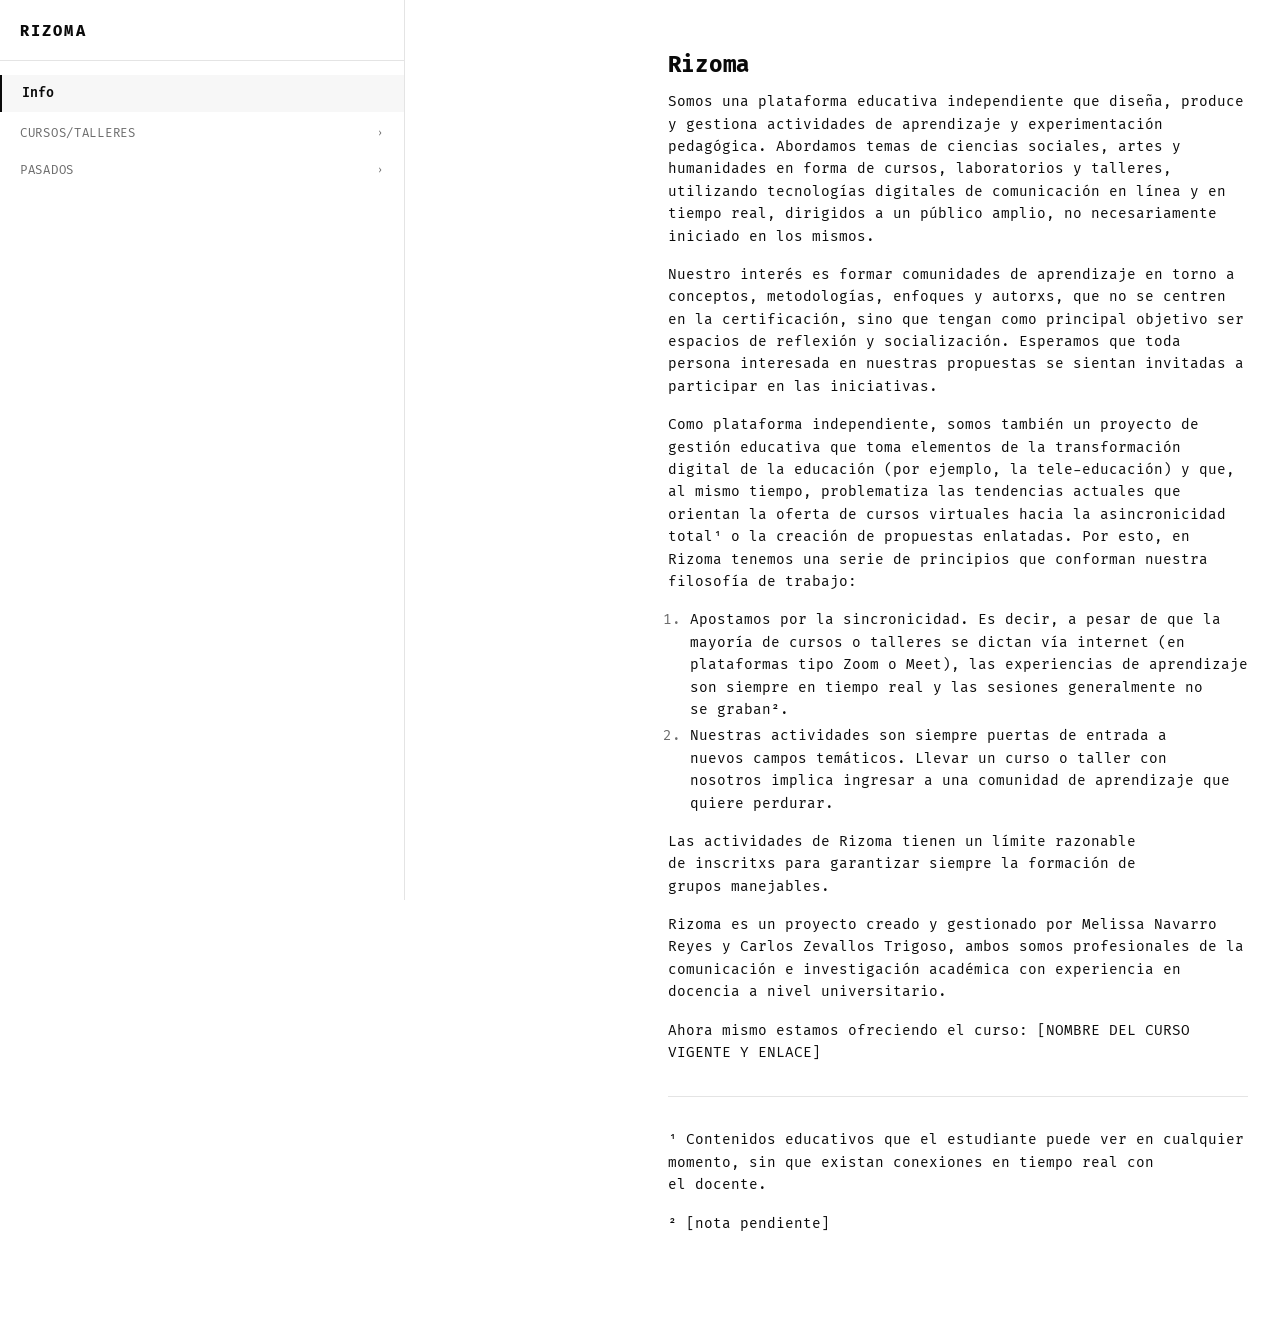
==== index.html @ 1ad3f81b "Add files via upload" ====
<!DOCTYPE html>
<html lang="es">
<head>
<meta charset="utf-8">
<meta name="viewport" content="width=device-width, initial-scale=1">
<title>rizoma.cursos</title>
<style>
  @font-face{
    font-family:"Fira Code"; font-style:normal; font-weight:400; font-display:swap;
    src:url("vendor/fonts/FiraCode-Regular.woff2") format("woff2");
  }
  @font-face{
    font-family:"Fira Code"; font-style:normal; font-weight:600; font-display:swap;
    src:url("vendor/fonts/FiraCode-SemiBold.woff2") format("woff2");
  }
  @font-face{
    font-family:"Fira Code"; font-style:normal; font-weight:700; font-display:swap;
    src:url("vendor/fonts/FiraCode-Bold.woff2") format("woff2");
  }
  :root{
    --bg:#ffffff;
    --ink:#0a0a0a;
    --ink-dim:#6b6b6b;
    --line:#e4e4e4;
    --line-strong:#0a0a0a;
    --mono:"Fira Code", ui-monospace, "SF Mono", Consolas, monospace;
    --sidebar-w:405px;
    --content-max:84ch;
    /* escala de espaciado — ritmo vertical consistente en #content */
    --sp-2:8px; --sp-3:12px; --sp-4:16px; --sp-6:24px; --sp-8:32px;
  }
  *{box-sizing:border-box}
  html,body{margin:0;height:100%}
  body{
    background:var(--bg); color:var(--ink);
    font-family:var(--mono); font-size:14px; line-height:1.6;
    -webkit-font-smoothing:antialiased;
  }
  a{color:var(--ink); text-decoration:none}
  .skip-link{
    position:absolute; left:-9999px; top:0; background:var(--ink); color:var(--bg);
    padding:8px 12px; z-index:100;
  }
  .skip-link:focus{left:8px; top:8px}
  :focus-visible{outline:2px solid var(--ink); outline-offset:2px}
  /* #content se enfoca por script en cada cambio de ruta (para lectores de
     pantalla); nunca es resultado de Tab real, así que no debe mostrar anillo. */
  #content:focus, #content:focus-visible{outline:none}

  #app{display:flex; min-height:100vh}

  /* ---------- sidebar ---------- */
  #sidebar{
    width:var(--sidebar-w); flex:none; border-right:1px solid var(--line);
    display:flex; flex-direction:column; height:100vh; position:sticky; top:0;
  }
  #sidebar .brand{
    padding:20px 20px 16px; border-bottom:1px solid var(--line);
  }
  #sidebar .brand a{
    font-size:15px; font-weight:700; letter-spacing:.14em; text-transform:uppercase;
  }
  #sidebar nav{flex:1; overflow-y:auto; padding:14px 0 24px}

  .nav-info a{
    display:block; padding:8px 20px; color:var(--ink); font-size:13px;
    border-left:2px solid transparent;
  }
  .nav-info a:hover{background:#f7f7f7}
  .nav-info a.active{border-left-color:var(--ink); font-weight:600; background:#f7f7f7}

  .nav-section{margin-top:6px}
  .nav-section > button{
    width:100%; display:flex; align-items:center; justify-content:space-between; gap:8px;
    background:none; border:none; cursor:pointer; font-family:var(--mono);
    padding:8px 20px; font-size:12px; letter-spacing:.06em; text-transform:uppercase;
    color:var(--ink-dim); border-radius:0;
  }
  .nav-section > button:hover{color:var(--ink)}
  .nav-section > button .chev{
    transition:transform .12s; font-size:10px; color:var(--ink-dim);
  }
  .nav-section.open > button .chev{transform:rotate(90deg)}
  .nav-section .items{
    list-style:none; margin:0; padding:0 0 6px;
    display:none;
    /* eco rizomático: los ítems cuelgan de una línea raíz común */
    margin-left:20px; border-left:1px solid var(--line);
  }
  .nav-section.open .items{display:block}
  .nav-section .items li a{
    display:block; padding:6px 16px; font-size:13px; color:var(--ink);
    border-left:2px solid transparent; margin-left:-1px;
  }
  .nav-section .items li a:hover{background:#f7f7f7}
  .nav-section .items li a.active{border-left-color:var(--ink); font-weight:600; background:#f7f7f7}
  .nav-section .empty{padding:6px 16px; font-size:12px; color:var(--ink-dim); font-style:italic}

  /* ---------- barra móvil ---------- */
  #mobilebar{
    display:none; position:sticky; top:0; z-index:20;
    align-items:center; gap:12px; padding:12px 16px;
    background:var(--bg); border-bottom:1px solid var(--line);
  }
  #mobilebar .brand{font-size:14px; font-weight:700; letter-spacing:.12em; text-transform:uppercase}
  #menu-toggle{
    background:none; border:1px solid var(--line); border-radius:2px; cursor:pointer;
    padding:6px 9px; font-family:var(--mono); font-size:14px; color:var(--ink); line-height:1;
  }

  /* ---------- contenido ---------- */
  #main{flex:1; min-width:0}
  #content-wrap{padding:48px 32px 80px; display:flex; justify-content:flex-start}
  #content{width:100%; max-width:var(--content-max)}

  @media (min-width:761px){
    /* corre la columna ~30% del ancho disponible a la derecha del sidebar.
       va en el padding del contenedor, no en margin del hijo: así el
       width:100% de #content se recalcula ya descontando ese espacio,
       sin desbordar horizontalmente. */
    #content-wrap{padding-left:30%}
  }

  #content h1{font-size:22px; margin:0 0 var(--sp-2); letter-spacing:-.01em; text-wrap:balance}
  #content h2{font-size:17px; margin:var(--sp-8) 0 var(--sp-3); padding-top:var(--sp-3); border-top:1px solid var(--line); text-wrap:balance}
  #content h3{font-size:14px; margin:var(--sp-6) 0 var(--sp-2); text-transform:uppercase; letter-spacing:.06em; color:var(--ink-dim); text-wrap:balance}
  #content p{margin:0 0 var(--sp-4); text-wrap:pretty; hyphens:auto; -webkit-hyphens:auto}
  #content ul,#content ol{margin:0 0 var(--sp-4); padding-left:22px}
  #content li{margin:4px 0; text-wrap:pretty; hyphens:auto; -webkit-hyphens:auto}
  #content ul li::marker,#content ol li::marker{color:var(--ink-dim)}
  #content a{text-decoration:underline; text-underline-offset:2px; text-decoration-thickness:1px}
  #content a:hover{color:var(--ink-dim)}
  #content img{max-width:100%; height:auto; display:block; margin:18px 0; border:1px solid var(--line)}
  #content code{
    background:#f3f3f3; padding:2px 5px; border-radius:2px; font-size:.92em;
  }
  #content pre{
    background:#0a0a0a; color:#f2f2f2; padding:16px; overflow-x:auto;
    border-radius:2px; margin:0 0 var(--sp-4); font-size:12.5px; line-height:1.55;
  }
  #content pre code{background:none; padding:0; color:inherit}
  #content blockquote{
    margin:0 0 var(--sp-4); padding:2px 0 2px 16px; border-left:2px solid var(--ink);
    color:var(--ink-dim); text-wrap:pretty; hyphens:auto; -webkit-hyphens:auto;
  }
  #content hr{border:none; border-top:1px solid var(--line); margin:var(--sp-8) 0}
  #content table{border-collapse:collapse; width:100%; margin:0 0 var(--sp-4); font-size:13px}
  #content th,#content td{border:1px solid var(--line); padding:6px 10px; text-align:left}
  #content th{background:#f7f7f7}

  .state{color:var(--ink-dim); font-size:13px}
  .state.error{color:var(--ink)}
  .state .path{color:var(--ink-dim); font-size:12px; margin-top:6px}

  @media (max-width:760px){
    #app{flex-direction:column}

    #mobilebar{display:flex; order:1}

    /* acordeón: el sidebar vive en el flujo normal, debajo de la barra,
       y empuja el contenido hacia abajo al abrirse — no es un overlay. */
    #sidebar{
      order:2; position:static; width:100%; height:auto;
      border-right:none; border-bottom:1px solid var(--line);
      max-height:0; overflow:hidden;
      transition:max-height .22s ease;
    }
    #sidebar.open{max-height:75vh; overflow-y:auto}
    #sidebar nav{flex:none; overflow-y:visible}

    #main{order:3}
    #content-wrap{padding:32px 20px 64px}
  }
</style>
</head>
<body>
  <a class="skip-link" href="#content">Saltar al contenido</a>

  <div id="app">
    <div id="mobilebar">
      <button id="menu-toggle" aria-expanded="false" aria-controls="sidebar" aria-label="Abrir navegación">☰</button>
      <span class="brand">Rizoma</span>
    </div>

    <aside id="sidebar" aria-label="Navegación principal">
      <div class="brand"><a href="#/">Rizoma</a></div>
      <nav id="nav">
        <div class="nav-info">
          <a href="#/info" id="link-info">Info</a>
        </div>
        <div class="nav-section" id="section-cursos">
          <button type="button" aria-expanded="false">
            <span>Cursos/talleres</span><span class="chev">›</span>
          </button>
          <ul class="items" id="list-cursos"></ul>
        </div>
        <div class="nav-section" id="section-pasados">
          <button type="button" aria-expanded="false">
            <span>Pasados</span><span class="chev">›</span>
          </button>
          <ul class="items" id="list-pasados"></ul>
        </div>
      </nav>
    </aside>

    <div id="main">
      <div id="content-wrap">
        <main id="content" tabindex="-1">
          <p class="state">Cargando…</p>
        </main>
      </div>
    </div>
  </div>

<script src="vendor/marked.js"></script>
<script>
/* ============================================================
 * NÚCLEO PURO — sin DOM, sin fetch. Verificado con core.test.js
 * antes de inyectarse aquí byte-idéntico.
 * ============================================================ */
'use strict';
// parsea el hash de la URL a una ruta estructurada.
// formatos válidos: '', '#', '#/', '#/info', '#/cursos/<slug>', '#/pasados/<slug>'
function parseHash(hash) {
  const clean = String(hash || '').replace(/^#/, '').replace(/^\/+/, '').replace(/\/+$/, '');
  if (clean === '' || clean === 'info') return { type: 'info' };

  const parts = clean.split('/').filter(Boolean);
  if (parts.length === 2 && parts[0] === 'cursos') {
    return { type: 'curso', slug: decodeURIComponent(parts[1]) };
  }
  if (parts.length === 2 && parts[0] === 'pasados') {
    return { type: 'pasado', slug: decodeURIComponent(parts[1]) };
  }
  return { type: 'notfound' };
}

// resuelve una ruta contra el índice cargado; devuelve {titulo, path} o null.
function resolveEntry(route, indice) {
  if (!indice) return null;

  if (route.type === 'info') {
    if (!indice.info || !indice.info.archivo) return null;
    return { titulo: indice.info.titulo || 'Info', path: 'contenido/' + indice.info.archivo };
  }

  if (route.type === 'curso') {
    const list = Array.isArray(indice.cursos) ? indice.cursos : [];
    const found = list.find((c) => c.slug === route.slug);
    if (!found) return null;
    return { titulo: found.titulo || found.slug, path: 'contenido/' + found.archivo };
  }

  if (route.type === 'pasado') {
    const list = Array.isArray(indice.pasados) ? indice.pasados : [];
    const found = list.find((c) => c.slug === route.slug);
    if (!found) return null;
    return { titulo: found.titulo || found.slug, path: 'contenido/' + found.archivo };
  }

  return null;
}

// arma la estructura del sidebar a partir del índice (sin tocar DOM).
// devuelve un árbol simple que la capa de render recorre.
function buildSidebarModel(indice) {
  const cursos = Array.isArray(indice && indice.cursos) ? indice.cursos : [];
  const pasados = Array.isArray(indice && indice.pasados) ? indice.pasados : [];
  return {
    info: { titulo: (indice && indice.info && indice.info.titulo) || 'Info', href: '#/info' },
    cursos: cursos.map((c) => ({ titulo: c.titulo || c.slug, href: '#/cursos/' + c.slug })),
    pasados: pasados.map((c) => ({ titulo: c.titulo || c.slug, href: '#/pasados/' + c.slug })),
  };
}
/* ============================================================
 * FIN DEL NÚCLEO PURO
 * ============================================================ */

/* === CAPA DOM === */
(function () {
  'use strict';
  const $ = (id) => document.getElementById(id);
  const contentEl = $('content');
  const sidebarEl = $('sidebar');
  const menuToggle = $('menu-toggle');

  let indiceData = null;

  // ---------- carga del índice ----------
  function init() {
    fetch('contenido/indice.json', { cache: 'no-cache' })
      .then((res) => {
        if (!res.ok) throw new Error('HTTP ' + res.status);
        return res.json();
      })
      .then((json) => {
        indiceData = json;
        renderSidebar(buildSidebarModel(indiceData));
        router();
      })
      .catch((err) => {
        renderIndiceError(err);
      });
  }

  function renderIndiceError(err) {
    contentEl.innerHTML =
      '<p class="state error">No se pudo cargar <code>contenido/indice.json</code>.</p>' +
      '<p class="state">Si estás probando localmente, recuerda que <code>fetch()</code> no funciona ' +
      'abriendo el archivo directamente (<code>file://</code>); sirve la carpeta con un servidor local, ' +
      'por ejemplo <code>python3 -m http.server</code>, y abre <code>http://localhost:8000</code>.</p>' +
      '<p class="state path">' + escapeHtml(String(err && err.message || err)) + '</p>';
  }

  // ---------- sidebar ----------
  function renderSidebar(model) {
    $('link-info').href = model.info.href;
    $('link-info').textContent = model.info.titulo;
    renderList($('list-cursos'), model.cursos, 'Sin cursos publicados aún.');
    renderList($('list-pasados'), model.pasados, 'Sin registros todavía.');
  }

  function renderList(ulEl, items, emptyMsg) {
    ulEl.innerHTML = '';
    if (!items.length) {
      const li = document.createElement('li');
      li.className = 'empty';
      li.textContent = emptyMsg;
      ulEl.appendChild(li);
      return;
    }
    items.forEach((item) => {
      const li = document.createElement('li');
      const a = document.createElement('a');
      a.href = item.href;
      a.textContent = item.titulo;
      li.appendChild(a);
      ulEl.appendChild(li);
    });
  }

  // toggles de sección (cursos / pasados)
  ['section-cursos', 'section-pasados'].forEach((id) => {
    const section = $(id);
    const btn = section.querySelector('button');
    btn.addEventListener('click', () => {
      const open = section.classList.toggle('open');
      btn.setAttribute('aria-expanded', String(open));
    });
  });

  function setActiveLink(route) {
    document.querySelectorAll('#nav a').forEach((a) => a.classList.remove('active'));
    if (route.type === 'info') {
      $('link-info').classList.add('active');
    } else if (route.type === 'curso') {
      const href = '#/cursos/' + route.slug;
      const a = document.querySelector('#list-cursos a[href="' + cssEscape(href) + '"]');
      if (a) a.classList.add('active');
      openSection('section-cursos');
    } else if (route.type === 'pasado') {
      const href = '#/pasados/' + route.slug;
      const a = document.querySelector('#list-pasados a[href="' + cssEscape(href) + '"]');
      if (a) a.classList.add('active');
      openSection('section-pasados');
    }
  }

  function openSection(id) {
    const section = $(id);
    if (!section.classList.contains('open')) {
      section.classList.add('open');
      section.querySelector('button').setAttribute('aria-expanded', 'true');
    }
  }

  function cssEscape(s) {
    return s.replace(/["\\]/g, '\\$&');
  }

  // ---------- router ----------
  function router() {
    if (!indiceData) return;
    const route = parseHash(location.hash);

    if (route.type === 'notfound') {
      render404();
      setActiveLink(route);
      closeMobileMenu();
      return;
    }

    const entry = resolveEntry(route, indiceData);
    if (!entry) {
      render404();
      setActiveLink(route);
      closeMobileMenu();
      return;
    }

    setActiveLink(route);
    loadMarkdown(entry);
    closeMobileMenu();
  }

  function render404() {
    contentEl.innerHTML =
      '<p class="state error">Página no encontrada.</p>' +
      '<p class="state"><a href="#/info">Volver a Info</a></p>';
    contentEl.focus();
  }

  function loadMarkdown(entry) {
    contentEl.innerHTML = '<p class="state">Cargando…</p>';
    fetch(entry.path, { cache: 'no-cache' })
      .then((res) => {
        if (!res.ok) throw new Error('HTTP ' + res.status);
        return res.text();
      })
      .then((md) => {
        contentEl.innerHTML = marked.parse(md);
        document.title = entry.titulo + ' · rizoma.cursos';
        contentEl.focus();
      })
      .catch((err) => {
        contentEl.innerHTML =
          '<p class="state error">No se pudo cargar el contenido de «' + escapeHtml(entry.titulo) + '».</p>' +
          '<p class="state path">Se esperaba el archivo: <code>' + escapeHtml(entry.path) + '</code></p>' +
          '<p class="state">' + escapeHtml(String(err && err.message || err)) + '</p>';
      });
  }

  function escapeHtml(s) {
    return String(s).replace(/[&<>"']/g, (c) => ({
      '&': '&amp;', '<': '&lt;', '>': '&gt;', '"': '&quot;', "'": '&#39;',
    }[c]));
  }

  // ---------- menú móvil ----------
  function openMobileMenu() {
    sidebarEl.classList.add('open');
    menuToggle.setAttribute('aria-expanded', 'true');
  }
  function closeMobileMenu() {
    sidebarEl.classList.remove('open');
    menuToggle.setAttribute('aria-expanded', 'false');
  }
  menuToggle.addEventListener('click', () => {
    sidebarEl.classList.contains('open') ? closeMobileMenu() : openMobileMenu();
  });

  window.addEventListener('hashchange', router);
  init();
})();
</script>
</body>
</html>
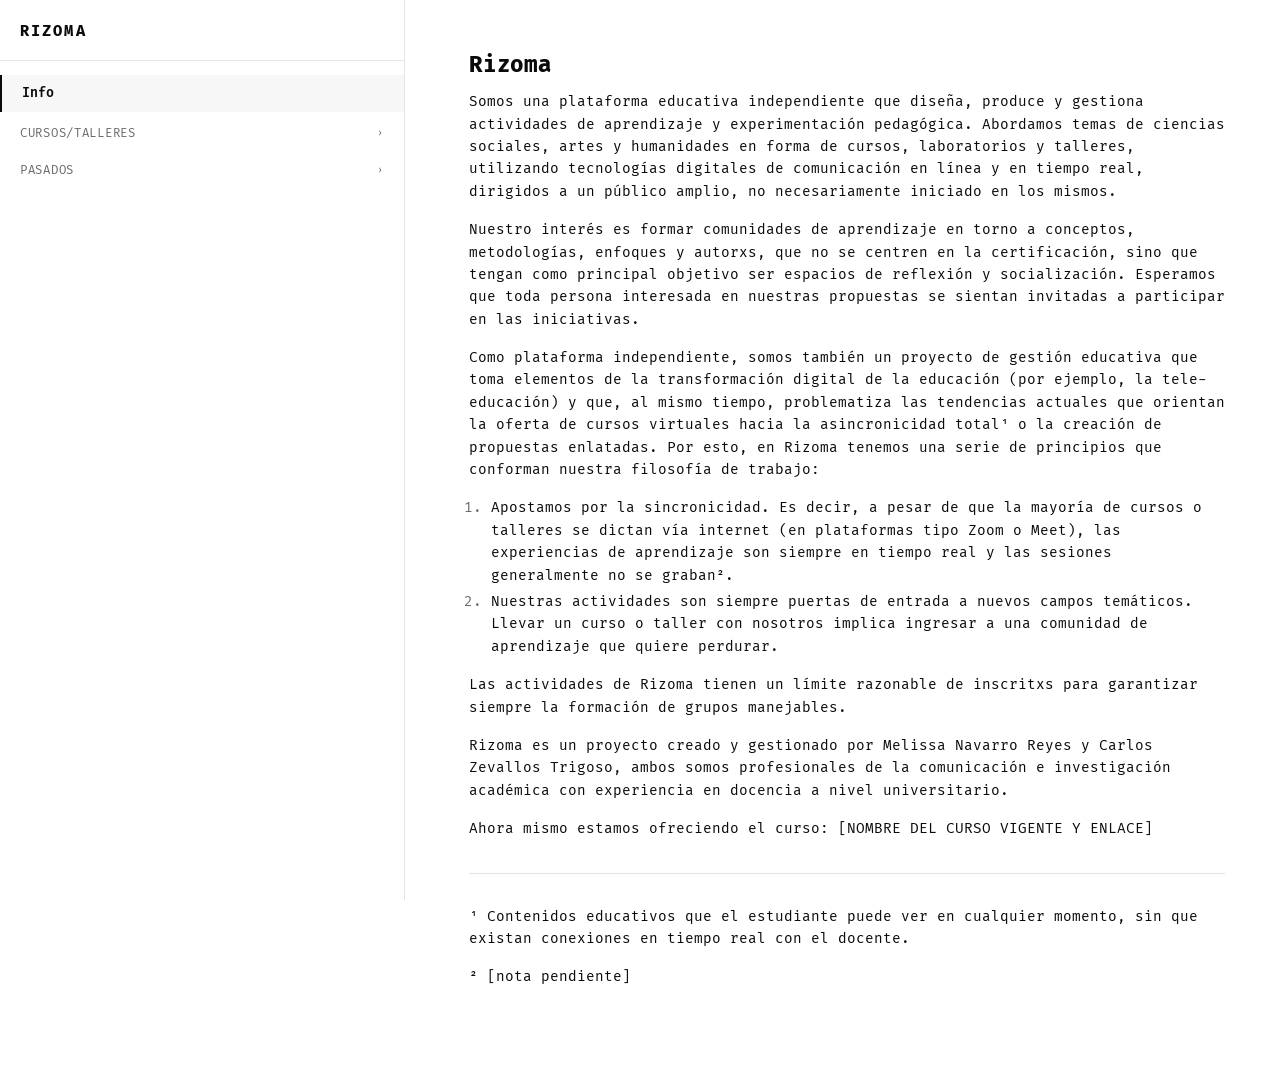
==== commit 8b037649: "Adjust left padding of content-wrap in media query Updated the left padding of #content-wrap for bet" ====
--- a/index.html
+++ b/index.html
@@ -114,11 +114,8 @@
   #content{width:100%; max-width:var(--content-max)}
 
   @media (min-width:761px){
-    /* corre la columna ~30% del ancho disponible a la derecha del sidebar.
-       va en el padding del contenedor, no en margin del hijo: así el
-       width:100% de #content se recalcula ya descontando ese espacio,
-       sin desbordar horizontalmente. */
-    #content-wrap{padding-left:30%}
+    /* Fija el margen izquierdo para acercar el texto al menú */
+    #content-wrap{padding-left: 64px;}
   }
 
   #content h1{font-size:22px; margin:0 0 var(--sp-2); letter-spacing:-.01em; text-wrap:balance}
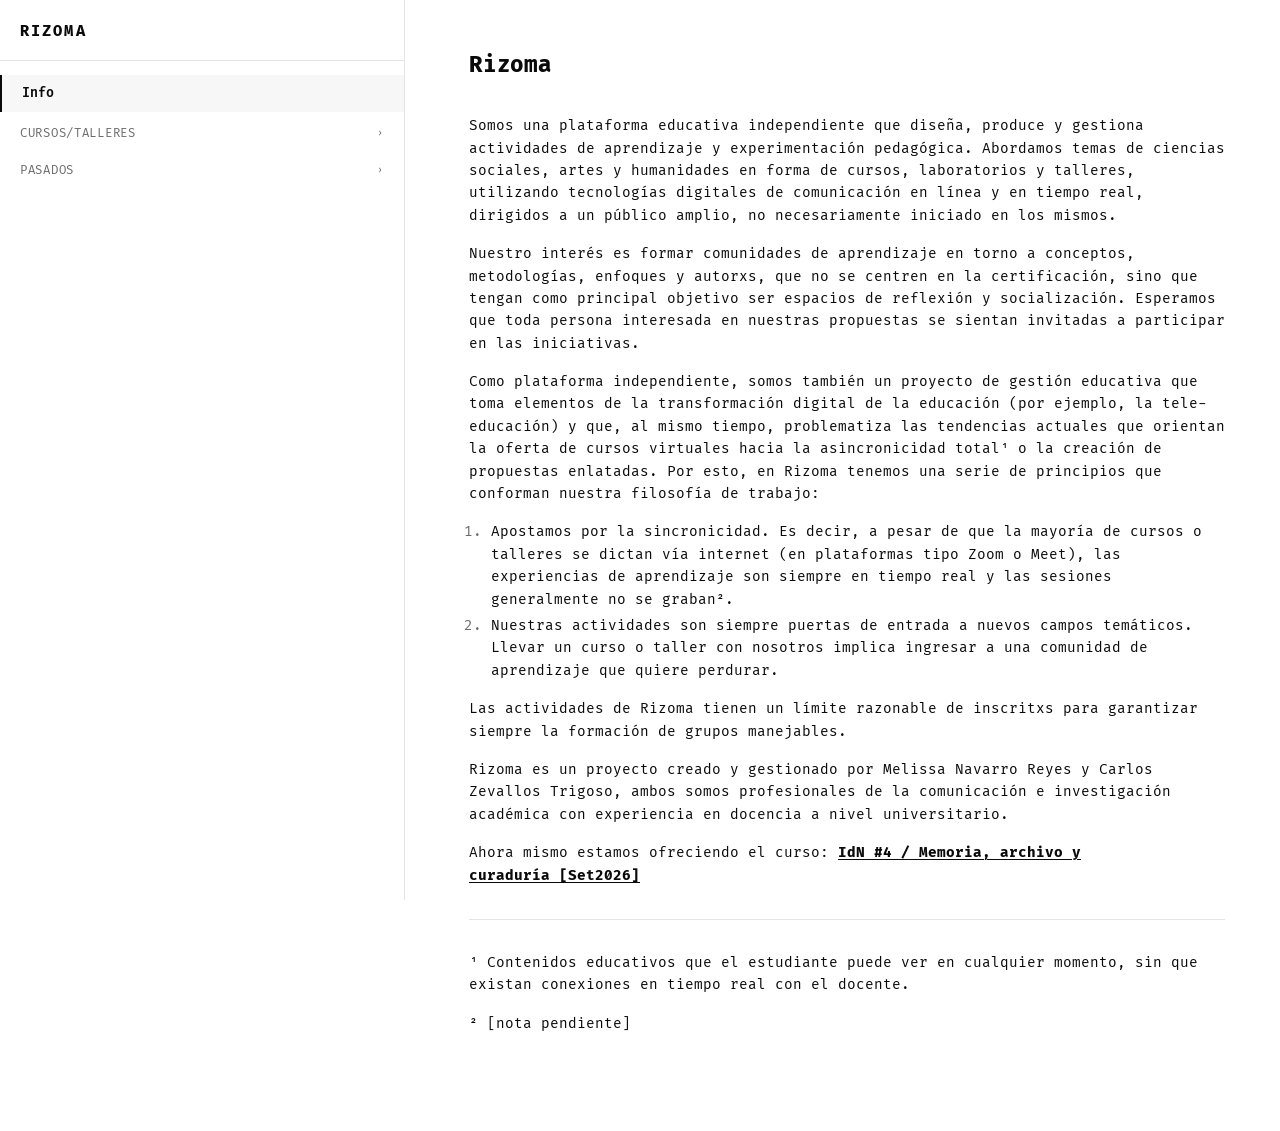
==== commit 62989eec: "Adjust margin for h1 elements in content Updated the bottom margin of h1 elements to use a larger sp" ====
--- a/index.html
+++ b/index.html
@@ -118,7 +118,7 @@
     #content-wrap{padding-left: 64px;}
   }
 
-  #content h1{font-size:22px; margin:0 0 var(--sp-2); letter-spacing:-.01em; text-wrap:balance}
+  #content h1{font-size:22px; margin:0 0 var(--sp-8); letter-spacing:-.01em; text-wrap:balance}
   #content h2{font-size:17px; margin:var(--sp-8) 0 var(--sp-3); padding-top:var(--sp-3); border-top:1px solid var(--line); text-wrap:balance}
   #content h3{font-size:14px; margin:var(--sp-6) 0 var(--sp-2); text-transform:uppercase; letter-spacing:.06em; color:var(--ink-dim); text-wrap:balance}
   #content p{margin:0 0 var(--sp-4); text-wrap:pretty; hyphens:auto; -webkit-hyphens:auto}
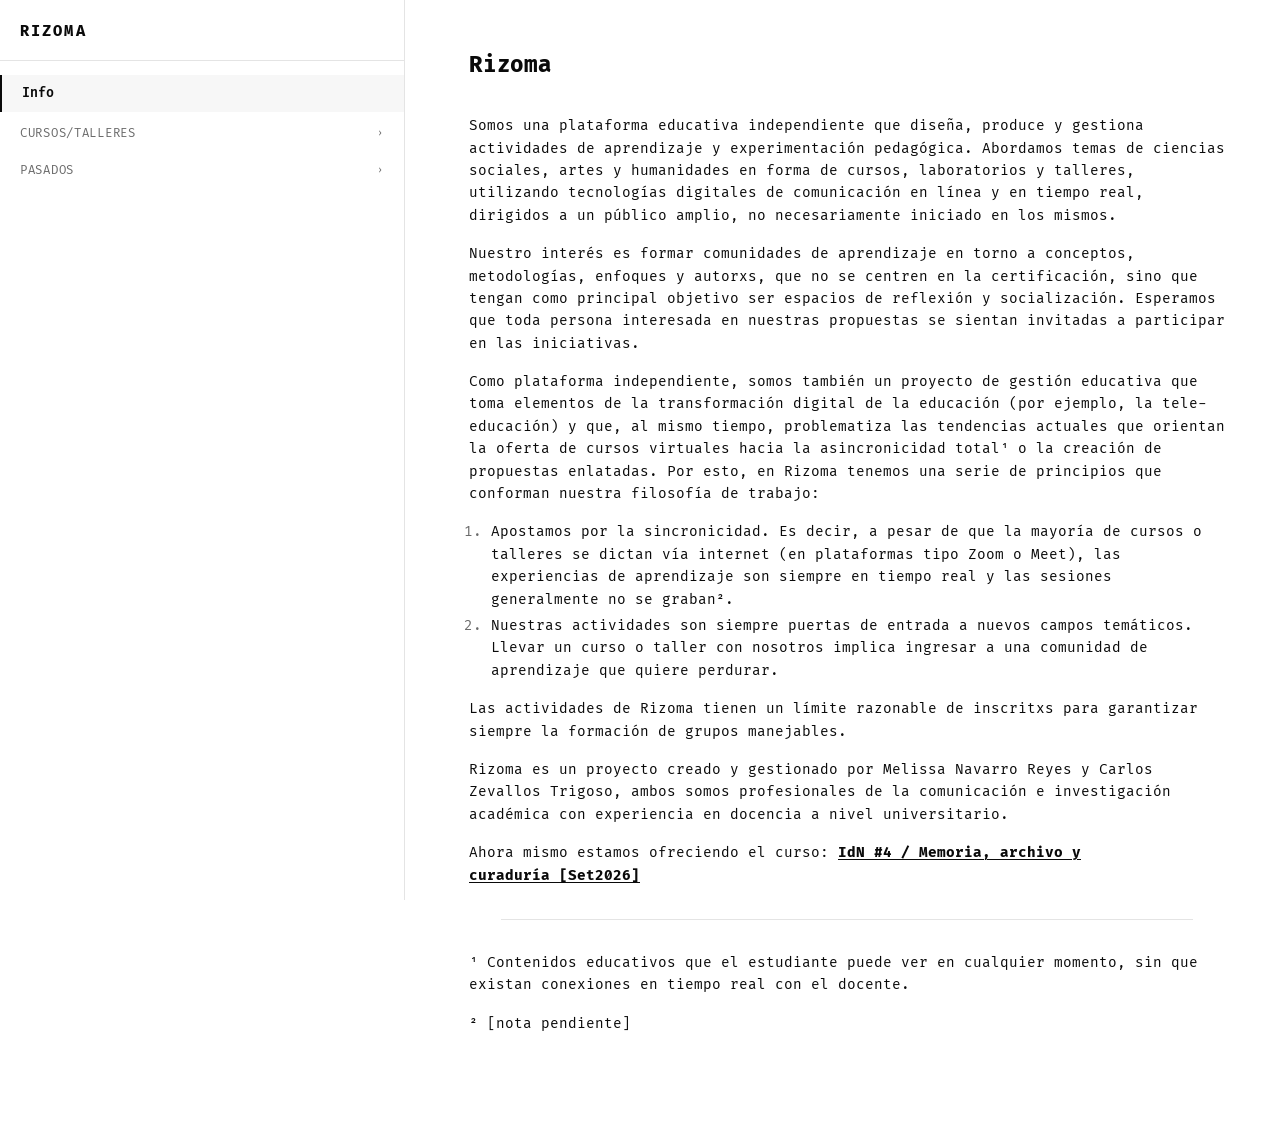
==== commit d6717488: "Modify styles and update past courses message Updated paragraph and list styles to disable hyphenati" ====
--- a/index.html
+++ b/index.html
@@ -121,13 +121,19 @@
   #content h1{font-size:22px; margin:0 0 var(--sp-8); letter-spacing:-.01em; text-wrap:balance}
   #content h2{font-size:17px; margin:var(--sp-8) 0 var(--sp-3); padding-top:var(--sp-3); border-top:1px solid var(--line); text-wrap:balance}
   #content h3{font-size:14px; margin:var(--sp-6) 0 var(--sp-2); text-transform:uppercase; letter-spacing:.06em; color:var(--ink-dim); text-wrap:balance}
-  #content p{margin:0 0 var(--sp-4); text-wrap:pretty; hyphens:auto; -webkit-hyphens:auto}
+  
+  #content p{margin:0 0 var(--sp-4); text-wrap:pretty; hyphens:none; -webkit-hyphens:none}
   #content ul,#content ol{margin:0 0 var(--sp-4); padding-left:22px}
-  #content li{margin:4px 0; text-wrap:pretty; hyphens:auto; -webkit-hyphens:auto}
+  #content li{margin:4px 0; text-wrap:pretty; hyphens:none; -webkit-hyphens:none}
+  
   #content ul li::marker,#content ol li::marker{color:var(--ink-dim)}
   #content a{text-decoration:underline; text-underline-offset:2px; text-decoration-thickness:1px}
   #content a:hover{color:var(--ink-dim)}
   #content img{max-width:100%; height:auto; display:block; margin:18px 0; border:1px solid var(--line)}
+  
+  /* Regla de seguridad para las negritas */
+  #content strong, #content b {font-weight: 700;}
+
   #content code{
     background:#f3f3f3; padding:2px 5px; border-radius:2px; font-size:.92em;
   }
@@ -138,9 +144,9 @@
   #content pre code{background:none; padding:0; color:inherit}
   #content blockquote{
     margin:0 0 var(--sp-4); padding:2px 0 2px 16px; border-left:2px solid var(--ink);
-    color:var(--ink-dim); text-wrap:pretty; hyphens:auto; -webkit-hyphens:auto;
-  }
-  #content hr{border:none; border-top:1px solid var(--line); margin:var(--sp-8) 0}
+    color:var(--ink-dim); text-wrap:pretty; hyphens:none; -webkit-hyphens:none;
+  }
+  #content hr{border:none; border-top:1px solid var(--line); margin:var(--sp-8)}
   #content table{border-collapse:collapse; width:100%; margin:0 0 var(--sp-4); font-size:13px}
   #content th,#content td{border:1px solid var(--line); padding:6px 10px; text-align:left}
   #content th{background:#f7f7f7}
@@ -314,7 +320,7 @@
     $('link-info').href = model.info.href;
     $('link-info').textContent = model.info.titulo;
     renderList($('list-cursos'), model.cursos, 'Sin cursos publicados aún.');
-    renderList($('list-pasados'), model.pasados, 'Sin registros todavía.');
+    renderList($('list-pasados'), model.pasados, 'En construcción...');
   }
 
   function renderList(ulEl, items, emptyMsg) {
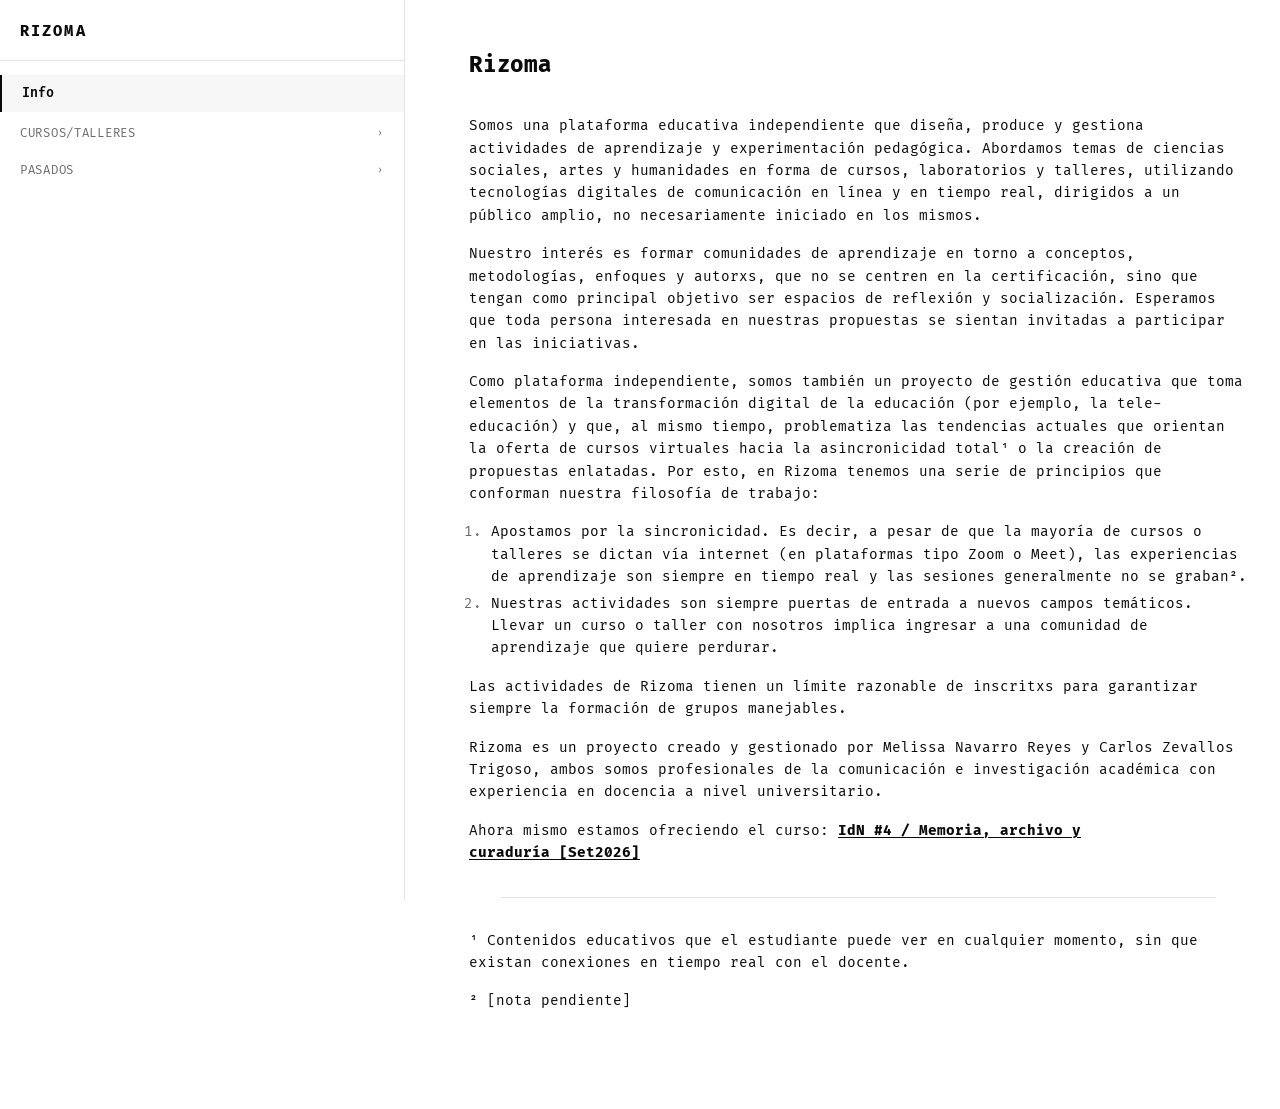
==== commit 37b58271: "Increase content max width from 84ch to 110ch" ====
--- a/index.html
+++ b/index.html
@@ -25,7 +25,7 @@
     --line-strong:#0a0a0a;
     --mono:"Fira Code", ui-monospace, "SF Mono", Consolas, monospace;
     --sidebar-w:405px;
-    --content-max:84ch;
+    --content-max:110ch;
     /* escala de espaciado — ritmo vertical consistente en #content */
     --sp-2:8px; --sp-3:12px; --sp-4:16px; --sp-6:24px; --sp-8:32px;
   }
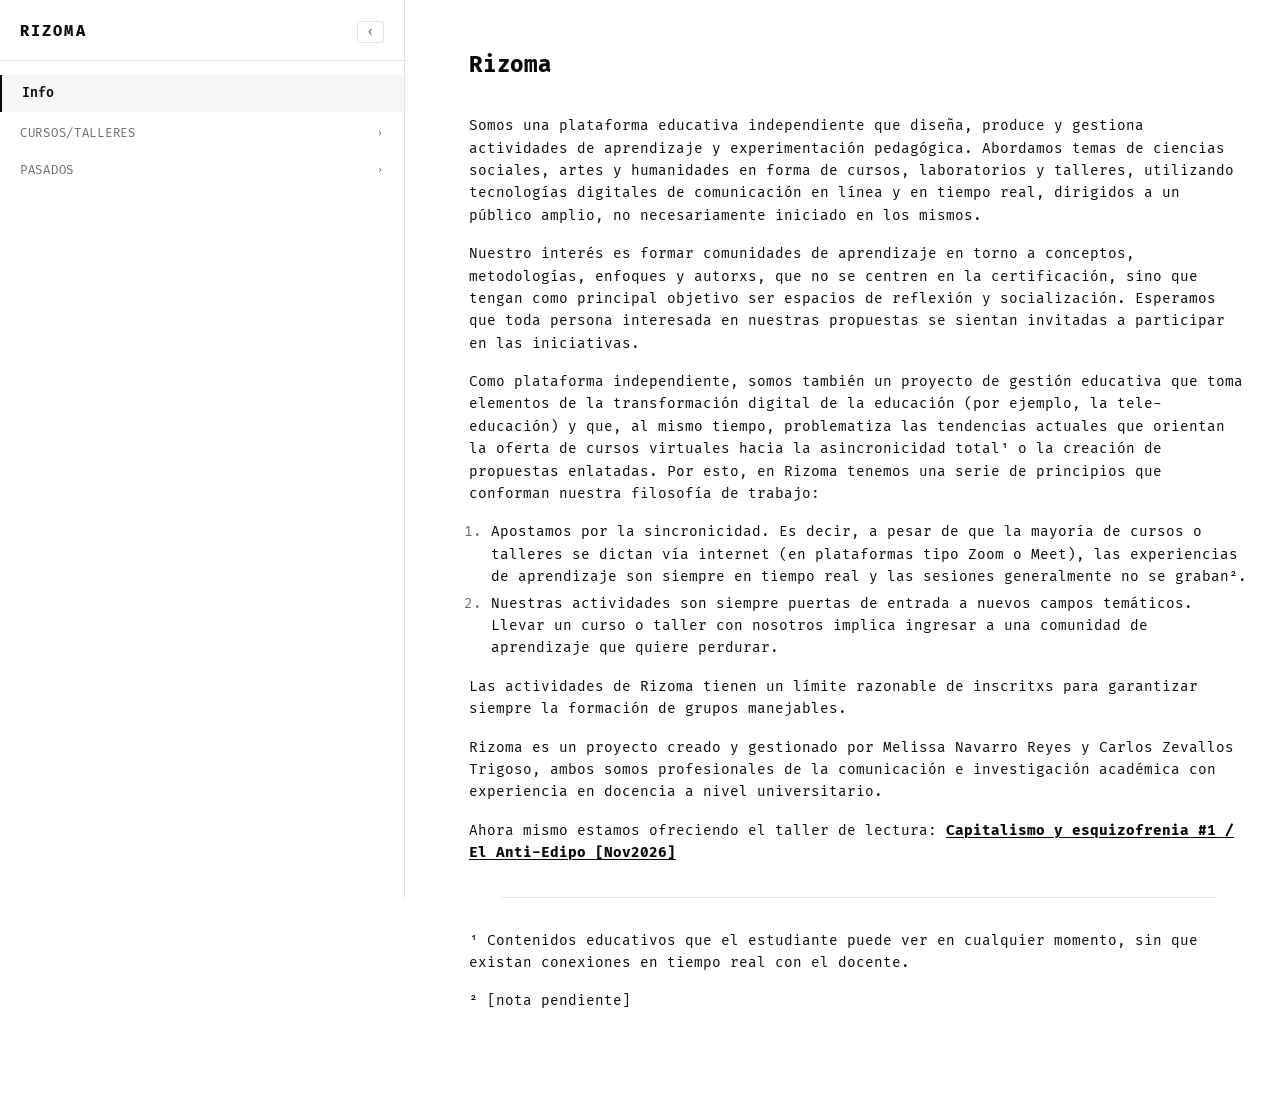
==== commit e2bf42c7: "Sidebar colapsable en escritorio - Botón ‹/› junto a la marca para ocultar o mostrar el menú lateral" ====
--- a/index.html
+++ b/index.html
@@ -4,177 +4,7 @@
 <meta charset="utf-8">
 <meta name="viewport" content="width=device-width, initial-scale=1">
 <title>rizoma.cursos</title>
-<style>
-  @font-face{
-    font-family:"Fira Code"; font-style:normal; font-weight:400; font-display:swap;
-    src:url("vendor/fonts/FiraCode-Regular.woff2") format("woff2");
-  }
-  @font-face{
-    font-family:"Fira Code"; font-style:normal; font-weight:600; font-display:swap;
-    src:url("vendor/fonts/FiraCode-SemiBold.woff2") format("woff2");
-  }
-  @font-face{
-    font-family:"Fira Code"; font-style:normal; font-weight:700; font-display:swap;
-    src:url("vendor/fonts/FiraCode-Bold.woff2") format("woff2");
-  }
-  :root{
-    --bg:#ffffff;
-    --ink:#0a0a0a;
-    --ink-dim:#6b6b6b;
-    --line:#e4e4e4;
-    --line-strong:#0a0a0a;
-    --mono:"Fira Code", ui-monospace, "SF Mono", Consolas, monospace;
-    --sidebar-w:405px;
-    --content-max:110ch;
-    /* escala de espaciado — ritmo vertical consistente en #content */
-    --sp-2:8px; --sp-3:12px; --sp-4:16px; --sp-6:24px; --sp-8:32px;
-  }
-  *{box-sizing:border-box}
-  html,body{margin:0;height:100%}
-  body{
-    background:var(--bg); color:var(--ink);
-    font-family:var(--mono); font-size:14px; line-height:1.6;
-    -webkit-font-smoothing:antialiased;
-  }
-  a{color:var(--ink); text-decoration:none}
-  .skip-link{
-    position:absolute; left:-9999px; top:0; background:var(--ink); color:var(--bg);
-    padding:8px 12px; z-index:100;
-  }
-  .skip-link:focus{left:8px; top:8px}
-  :focus-visible{outline:2px solid var(--ink); outline-offset:2px}
-  /* #content se enfoca por script en cada cambio de ruta (para lectores de
-     pantalla); nunca es resultado de Tab real, así que no debe mostrar anillo. */
-  #content:focus, #content:focus-visible{outline:none}
-
-  #app{display:flex; min-height:100vh}
-
-  /* ---------- sidebar ---------- */
-  #sidebar{
-    width:var(--sidebar-w); flex:none; border-right:1px solid var(--line);
-    display:flex; flex-direction:column; height:100vh; position:sticky; top:0;
-  }
-  #sidebar .brand{
-    padding:20px 20px 16px; border-bottom:1px solid var(--line);
-  }
-  #sidebar .brand a{
-    font-size:15px; font-weight:700; letter-spacing:.14em; text-transform:uppercase;
-  }
-  #sidebar nav{flex:1; overflow-y:auto; padding:14px 0 24px}
-
-  .nav-info a{
-    display:block; padding:8px 20px; color:var(--ink); font-size:13px;
-    border-left:2px solid transparent;
-  }
-  .nav-info a:hover{background:#f7f7f7}
-  .nav-info a.active{border-left-color:var(--ink); font-weight:600; background:#f7f7f7}
-
-  .nav-section{margin-top:6px}
-  .nav-section > button{
-    width:100%; display:flex; align-items:center; justify-content:space-between; gap:8px;
-    background:none; border:none; cursor:pointer; font-family:var(--mono);
-    padding:8px 20px; font-size:12px; letter-spacing:.06em; text-transform:uppercase;
-    color:var(--ink-dim); border-radius:0;
-  }
-  .nav-section > button:hover{color:var(--ink)}
-  .nav-section > button .chev{
-    transition:transform .12s; font-size:10px; color:var(--ink-dim);
-  }
-  .nav-section.open > button .chev{transform:rotate(90deg)}
-  .nav-section .items{
-    list-style:none; margin:0; padding:0 0 6px;
-    display:none;
-    /* eco rizomático: los ítems cuelgan de una línea raíz común */
-    margin-left:20px; border-left:1px solid var(--line);
-  }
-  .nav-section.open .items{display:block}
-  .nav-section .items li a{
-    display:block; padding:6px 16px; font-size:13px; color:var(--ink);
-    border-left:2px solid transparent; margin-left:-1px;
-  }
-  .nav-section .items li a:hover{background:#f7f7f7}
-  .nav-section .items li a.active{border-left-color:var(--ink); font-weight:600; background:#f7f7f7}
-  .nav-section .empty{padding:6px 16px; font-size:12px; color:var(--ink-dim); font-style:italic}
-
-  /* ---------- barra móvil ---------- */
-  #mobilebar{
-    display:none; position:sticky; top:0; z-index:20;
-    align-items:center; gap:12px; padding:12px 16px;
-    background:var(--bg); border-bottom:1px solid var(--line);
-  }
-  #mobilebar .brand{font-size:14px; font-weight:700; letter-spacing:.12em; text-transform:uppercase}
-  #menu-toggle{
-    background:none; border:1px solid var(--line); border-radius:2px; cursor:pointer;
-    padding:6px 9px; font-family:var(--mono); font-size:14px; color:var(--ink); line-height:1;
-  }
-
-  /* ---------- contenido ---------- */
-  #main{flex:1; min-width:0}
-  #content-wrap{padding:48px 32px 80px; display:flex; justify-content:flex-start}
-  #content{width:100%; max-width:var(--content-max)}
-
-  @media (min-width:761px){
-    /* Fija el margen izquierdo para acercar el texto al menú */
-    #content-wrap{padding-left: 64px;}
-  }
-
-  #content h1{font-size:22px; margin:0 0 var(--sp-8); letter-spacing:-.01em; text-wrap:balance}
-  #content h2{font-size:17px; margin:var(--sp-8) 0 var(--sp-3); padding-top:var(--sp-3); border-top:1px solid var(--line); text-wrap:balance}
-  #content h3{font-size:14px; margin:var(--sp-6) 0 var(--sp-2); text-transform:uppercase; letter-spacing:.06em; color:var(--ink-dim); text-wrap:balance}
-  
-  #content p{margin:0 0 var(--sp-4); text-wrap:pretty; hyphens:none; -webkit-hyphens:none}
-  #content ul,#content ol{margin:0 0 var(--sp-4); padding-left:22px}
-  #content li{margin:4px 0; text-wrap:pretty; hyphens:none; -webkit-hyphens:none}
-  
-  #content ul li::marker,#content ol li::marker{color:var(--ink-dim)}
-  #content a{text-decoration:underline; text-underline-offset:2px; text-decoration-thickness:1px}
-  #content a:hover{color:var(--ink-dim)}
-  #content img{max-width:100%; height:auto; display:block; margin:18px 0; border:1px solid var(--line)}
-  
-  /* Regla de seguridad para las negritas */
-  #content strong, #content b {font-weight: 700;}
-
-  #content code{
-    background:#f3f3f3; padding:2px 5px; border-radius:2px; font-size:.92em;
-  }
-  #content pre{
-    background:#0a0a0a; color:#f2f2f2; padding:16px; overflow-x:auto;
-    border-radius:2px; margin:0 0 var(--sp-4); font-size:12.5px; line-height:1.55;
-  }
-  #content pre code{background:none; padding:0; color:inherit}
-  #content blockquote{
-    margin:0 0 var(--sp-4); padding:2px 0 2px 16px; border-left:2px solid var(--ink);
-    color:var(--ink-dim); text-wrap:pretty; hyphens:none; -webkit-hyphens:none;
-  }
-  #content hr{border:none; border-top:1px solid var(--line); margin:var(--sp-8)}
-  #content table{border-collapse:collapse; width:100%; margin:0 0 var(--sp-4); font-size:13px}
-  #content th,#content td{border:1px solid var(--line); padding:6px 10px; text-align:left}
-  #content th{background:#f7f7f7}
-
-  .state{color:var(--ink-dim); font-size:13px}
-  .state.error{color:var(--ink)}
-  .state .path{color:var(--ink-dim); font-size:12px; margin-top:6px}
-
-  @media (max-width:760px){
-    #app{flex-direction:column}
-
-    #mobilebar{display:flex; order:1}
-
-    /* acordeón: el sidebar vive en el flujo normal, debajo de la barra,
-       y empuja el contenido hacia abajo al abrirse — no es un overlay. */
-    #sidebar{
-      order:2; position:static; width:100%; height:auto;
-      border-right:none; border-bottom:1px solid var(--line);
-      max-height:0; overflow:hidden;
-      transition:max-height .22s ease;
-    }
-    #sidebar.open{max-height:75vh; overflow-y:auto}
-    #sidebar nav{flex:none; overflow-y:visible}
-
-    #main{order:3}
-    #content-wrap{padding:32px 20px 64px}
-  }
-</style>
+<link rel="stylesheet" href="style.css">
 </head>
 <body>
   <a class="skip-link" href="#content">Saltar al contenido</a>
@@ -186,7 +16,10 @@
     </div>
 
     <aside id="sidebar" aria-label="Navegación principal">
-      <div class="brand"><a href="#/">Rizoma</a></div>
+      <div class="brand">
+        <a href="#/">Rizoma</a>
+        <button type="button" id="sidebar-toggle" aria-controls="nav" aria-expanded="true" aria-label="Ocultar menú" title="Ocultar menú">‹</button>
+      </div>
       <nav id="nav">
         <div class="nav-info">
           <a href="#/info" id="link-info">Info</a>
@@ -439,6 +272,25 @@
     }[c]));
   }
 
+  // ---------- sidebar colapsable (solo escritorio) ----------
+  const appEl = $('app');
+  const sidebarToggle = $('sidebar-toggle');
+  function setSidebarCollapsed(collapsed) {
+    appEl.classList.toggle('sidebar-collapsed', collapsed);
+    const label = collapsed ? 'Mostrar menú' : 'Ocultar menú';
+    sidebarToggle.setAttribute('aria-expanded', String(!collapsed));
+    sidebarToggle.setAttribute('aria-label', label);
+    sidebarToggle.title = label;
+    sidebarToggle.textContent = collapsed ? '›' : '‹';
+    try { localStorage.setItem('rizoma.sidebarCollapsed', collapsed ? '1' : '0'); } catch (e) { /* sin almacenamiento */ }
+  }
+  let savedCollapsed = false;
+  try { savedCollapsed = localStorage.getItem('rizoma.sidebarCollapsed') === '1'; } catch (e) { /* sin almacenamiento */ }
+  setSidebarCollapsed(savedCollapsed);
+  sidebarToggle.addEventListener('click', () => {
+    setSidebarCollapsed(!appEl.classList.contains('sidebar-collapsed'));
+  });
+
   // ---------- menú móvil ----------
   function openMobileMenu() {
     sidebarEl.classList.add('open');
--- a/style.css
+++ b/style.css
@@ -0,0 +1,231 @@
+@font-face{
+  font-family:"Fira Code"; font-style:normal; font-weight:400; font-display:swap;
+  src:url("vendor/fonts/FiraCode-Regular.woff2") format("woff2");
+}
+@font-face{
+  font-family:"Fira Code"; font-style:normal; font-weight:600; font-display:swap;
+  src:url("vendor/fonts/FiraCode-SemiBold.woff2") format("woff2");
+}
+@font-face{
+  font-family:"Fira Code"; font-style:normal; font-weight:700; font-display:swap;
+  src:url("vendor/fonts/FiraCode-Bold.woff2") format("woff2");
+}
+:root{
+  --bg:#ffffff;
+  --ink:#0a0a0a;
+  --ink-dim:#6b6b6b;
+  --line:#e4e4e4;
+  --line-strong:#0a0a0a;
+  --mono:"Fira Code", ui-monospace, "SF Mono", Consolas, monospace;
+  --sidebar-w:405px;
+  --content-max:110ch;
+  /* escala de espaciado — ritmo vertical consistente en #content */
+  --sp-2:8px; --sp-3:12px; --sp-4:16px; --sp-6:24px; --sp-8:32px;
+}
+*{box-sizing:border-box}
+html,body{margin:0;height:100%}
+body{
+  background:var(--bg); color:var(--ink);
+  font-family:var(--mono); font-size:14px; line-height:1.6;
+  -webkit-font-smoothing:antialiased;
+}
+a{color:var(--ink); text-decoration:none}
+.skip-link{
+  position:absolute; left:-9999px; top:0; background:var(--ink); color:var(--bg);
+  padding:8px 12px; z-index:100;
+}
+.skip-link:focus{left:8px; top:8px}
+:focus-visible{outline:2px solid var(--ink); outline-offset:2px}
+/* #content se enfoca por script en cada cambio de ruta (para lectores de
+   pantalla); nunca es resultado de Tab real, así que no debe mostrar anillo. */
+#content:focus, #content:focus-visible{outline:none}
+
+#app{display:flex; min-height:100vh}
+
+/* ---------- sidebar ---------- */
+#sidebar{
+  width:var(--sidebar-w); flex:none; border-right:1px solid var(--line);
+  display:flex; flex-direction:column; height:100vh; position:sticky; top:0;
+}
+#sidebar .brand{
+  padding:20px 20px 16px; border-bottom:1px solid var(--line);
+  display:flex; align-items:center; justify-content:space-between; gap:8px;
+}
+#sidebar-toggle{
+  background:none; border:1px solid var(--line); border-radius:2px; cursor:pointer;
+  font-family:var(--mono); font-size:14px; line-height:1; padding:3px 8px; color:var(--ink-dim);
+}
+#sidebar-toggle:hover{color:var(--ink); border-color:var(--ink)}
+#sidebar .brand a{
+  font-size:15px; font-weight:700; letter-spacing:.14em; text-transform:uppercase;
+}
+#sidebar nav{flex:1; overflow-y:auto; padding:14px 0 24px}
+
+.nav-info a{
+  display:block; padding:8px 20px; color:var(--ink); font-size:13px;
+  border-left:2px solid transparent;
+}
+.nav-info a:hover{background:#f7f7f7}
+.nav-info a.active{border-left-color:var(--ink); font-weight:600; background:#f7f7f7}
+
+.nav-section{margin-top:6px}
+.nav-section > button{
+  width:100%; display:flex; align-items:center; justify-content:space-between; gap:8px;
+  background:none; border:none; cursor:pointer; font-family:var(--mono);
+  padding:8px 20px; font-size:12px; letter-spacing:.06em; text-transform:uppercase;
+  color:var(--ink-dim); border-radius:0;
+}
+.nav-section > button:hover{color:var(--ink)}
+.nav-section > button .chev{
+  transition:transform .12s; font-size:10px; color:var(--ink-dim);
+}
+.nav-section.open > button .chev{transform:rotate(90deg)}
+.nav-section .items{
+  list-style:none; margin:0; padding:0 0 6px;
+  display:none;
+  /* eco rizomático: los ítems cuelgan de una línea raíz común */
+  margin-left:20px; border-left:1px solid var(--line);
+}
+.nav-section.open .items{display:block}
+.nav-section .items li a{
+  display:block; padding:6px 16px; font-size:13px; color:var(--ink);
+  border-left:2px solid transparent; margin-left:-1px;
+}
+.nav-section .items li a:hover{background:#f7f7f7}
+.nav-section .items li a.active{border-left-color:var(--ink); font-weight:600; background:#f7f7f7}
+.nav-section .empty{padding:6px 16px; font-size:12px; color:var(--ink-dim); font-style:italic}
+
+/* ---------- barra móvil ---------- */
+#mobilebar{
+  display:none; position:sticky; top:0; z-index:20;
+  align-items:center; gap:12px; padding:12px 16px;
+  background:var(--bg); border-bottom:1px solid var(--line);
+}
+#mobilebar .brand{font-size:14px; font-weight:700; letter-spacing:.12em; text-transform:uppercase}
+#menu-toggle{
+  background:none; border:1px solid var(--line); border-radius:2px; cursor:pointer;
+  padding:6px 9px; font-family:var(--mono); font-size:14px; color:var(--ink); line-height:1;
+}
+
+/* ---------- contenido ---------- */
+#main{flex:1; min-width:0}
+#content-wrap{padding:48px 32px 80px; display:flex; justify-content:flex-start}
+#content{width:100%; max-width:var(--content-max)}
+
+@media (min-width:761px){
+  /* Fija el margen izquierdo para acercar el texto al menú */
+  #content-wrap{padding-left: 64px;}
+}
+
+#content h1{font-size:22px; margin:0 0 var(--sp-8); letter-spacing:-.01em; text-wrap:balance}
+#content h2{font-size:17px; margin:var(--sp-8) 0 var(--sp-3); padding-top:var(--sp-3); border-top:1px solid var(--line); text-wrap:balance}
+#content h3{font-size:14px; margin:var(--sp-6) 0 var(--sp-2); text-transform:uppercase; letter-spacing:.06em; color:var(--ink-dim); text-wrap:balance}
+
+#content p{margin:0 0 var(--sp-4); text-wrap:pretty; hyphens:none; -webkit-hyphens:none}
+#content ul,#content ol{margin:0 0 var(--sp-4); padding-left:22px}
+#content li{margin:4px 0; text-wrap:pretty; hyphens:none; -webkit-hyphens:none}
+
+#content ul li::marker,#content ol li::marker{color:var(--ink-dim)}
+#content a{text-decoration:underline; text-underline-offset:2px; text-decoration-thickness:1px}
+#content a:hover{color:var(--ink-dim)}
+#content img{max-width:100%; height:auto; display:block; margin:18px 0; border:1px solid var(--line)}
+
+/* Regla de seguridad para las negritas */
+#content strong, #content b {font-weight: 700;}
+
+#content code{
+  background:#f3f3f3; padding:2px 5px; border-radius:2px; font-size:.92em;
+}
+#content pre{
+  background:#0a0a0a; color:#f2f2f2; padding:16px; overflow-x:auto;
+  border-radius:2px; margin:0 0 var(--sp-4); font-size:12.5px; line-height:1.55;
+}
+#content pre code{background:none; padding:0; color:inherit}
+#content blockquote{
+  margin:0 0 var(--sp-4); padding:2px 0 2px 16px; border-left:2px solid var(--ink);
+  color:var(--ink-dim); text-wrap:pretty; hyphens:none; -webkit-hyphens:none;
+}
+#content hr{border:none; border-top:1px solid var(--line); margin:var(--sp-8)}
+#content table{border-collapse:collapse; width:100%; margin:0 0 var(--sp-4); font-size:13px}
+#content th,#content td{border:1px solid var(--line); padding:6px 10px; text-align:left}
+#content th{background:#f7f7f7}
+
+.state{color:var(--ink-dim); font-size:13px}
+.state.error{color:var(--ink)}
+.state .path{color:var(--ink-dim); font-size:12px; margin-top:6px}
+
+/* Clases de utilidad para inyectar en Markdown (AHORA SON GLOBALES) */
+.txt-rojo { color: #d32f2f; }
+.txt-azul { color: #1976d2; }
+.txt-verde { color: #5c9e00; }
+.txt-grande { font-size: 1.3em; font-weight: 600; }
+.txt-pequeno { font-size: 0.85em; color: var(--ink-dim); }
+.destacado { background: #fff9c4; padding: 0 4px; }
+.destacado-verde { background: #e3f2d0; padding: 1px 4px; -webkit-box-decoration-break: clone; box-decoration-break: clone; }
+
+@media (max-width:760px){
+  #app{flex-direction:column}
+
+  #mobilebar{display:flex; order:1}
+
+  /* acordeón: el sidebar vive en el flujo normal, debajo de la barra,
+     y empuja el contenido hacia abajo al abrirse — no es un overlay. */
+  #sidebar{
+    order:2; position:static; width:100%; height:auto;
+    border-right:none; border-bottom:1px solid var(--line);
+    max-height:0; overflow:hidden;
+    transition:max-height .22s ease;
+  }
+  #sidebar.open{max-height:75vh; overflow-y:auto}
+  #sidebar nav{flex:none; overflow-y:visible}
+
+  #main{order:3}
+  #content-wrap{padding:32px 20px 64px}
+}
+
+/* Tabla de cronograma (usada en las páginas de talleres) */
+#content table.cronograma{margin:var(--sp-2) 0 var(--sp-6); font-size:13px}
+#content .cronograma th,#content .cronograma td{border:none; border-bottom:1px solid var(--line); padding:12px 10px; vertical-align:top}
+#content .cronograma thead th{
+  background:none; border-bottom:1px solid var(--line-strong);
+  font-size:11px; font-weight:600; text-transform:uppercase; letter-spacing:.06em; color:var(--ink-dim);
+}
+#content .cronograma thead th:last-child,#content .cronograma .pp{text-align:right}
+#content .cronograma .num{font-size:18px; font-weight:700; line-height:1.15; width:3ch; padding-left:0}
+#content .cronograma .fecha{font-weight:700; white-space:nowrap}
+#content .cronograma .pp{color:var(--ink-dim); white-space:nowrap; padding-right:0}
+#content .cronograma tbody tr:hover{background:#fafafa}
+
+@media (max-width:760px){
+  #content .cronograma thead{display:none}
+  #content .cronograma,#content .cronograma tbody{display:block}
+  #content .cronograma tr{
+    display:grid; grid-template-columns:3ch 1fr; column-gap:12px; row-gap:2px;
+    padding:14px 0; border-bottom:1px solid var(--line);
+  }
+  #content .cronograma td{display:block; border:none; padding:0}
+  #content .cronograma .num{grid-row:1 / span 3}
+  #content .cronograma .fecha{white-space:normal}
+  #content .cronograma .pp{text-align:left}
+  #content .cronograma tbody tr:hover{background:none}
+}
+
+/* Aviso destacado dentro de una página (p. ej., «no se graban las sesiones») */
+#content .aviso{margin:0 0 var(--sp-4); padding:2px 0 2px 14px; border-left:2px solid var(--ink)}
+/* nota que acompaña al párrafo anterior (p. ej., el asterisco del costo) */
+#content p.nota{margin-top:calc(-1 * var(--sp-2))}
+/* bloque final: info complementaria separada del cuerpo del texto */
+#content .cierre{margin-top:var(--sp-8); padding:var(--sp-6) 0 var(--sp-8); border-top:1px solid var(--line)}
+#content .cierre > :last-child{margin-bottom:0}
+
+/* ---------- sidebar colapsable (solo escritorio) ---------- */
+@media (min-width:761px){
+  #sidebar{transition:width .2s ease}
+  #app.sidebar-collapsed #sidebar{width:52px}
+  #app.sidebar-collapsed #sidebar nav,
+  #app.sidebar-collapsed #sidebar .brand a{display:none}
+  #app.sidebar-collapsed #sidebar .brand{justify-content:center; padding-left:0; padding-right:0}
+}
+@media (max-width:760px){
+  #sidebar-toggle{display:none}
+}
